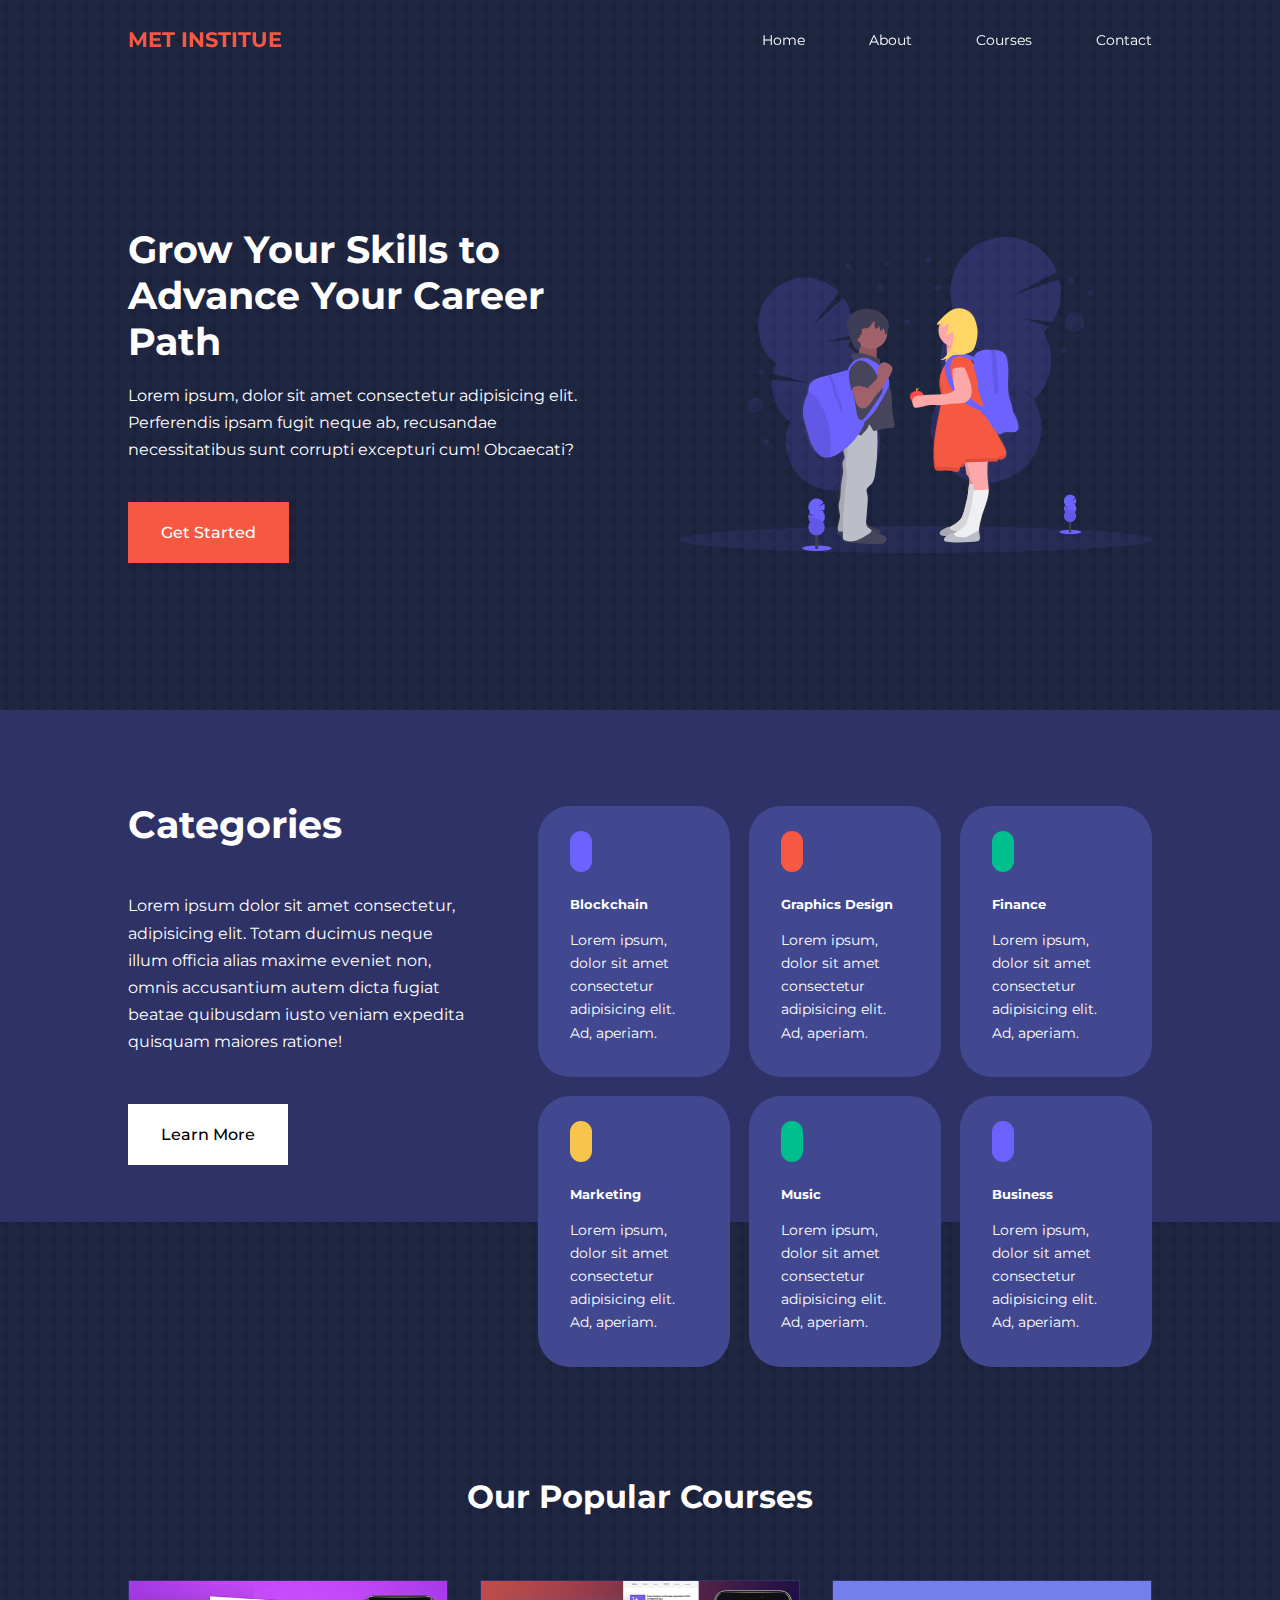
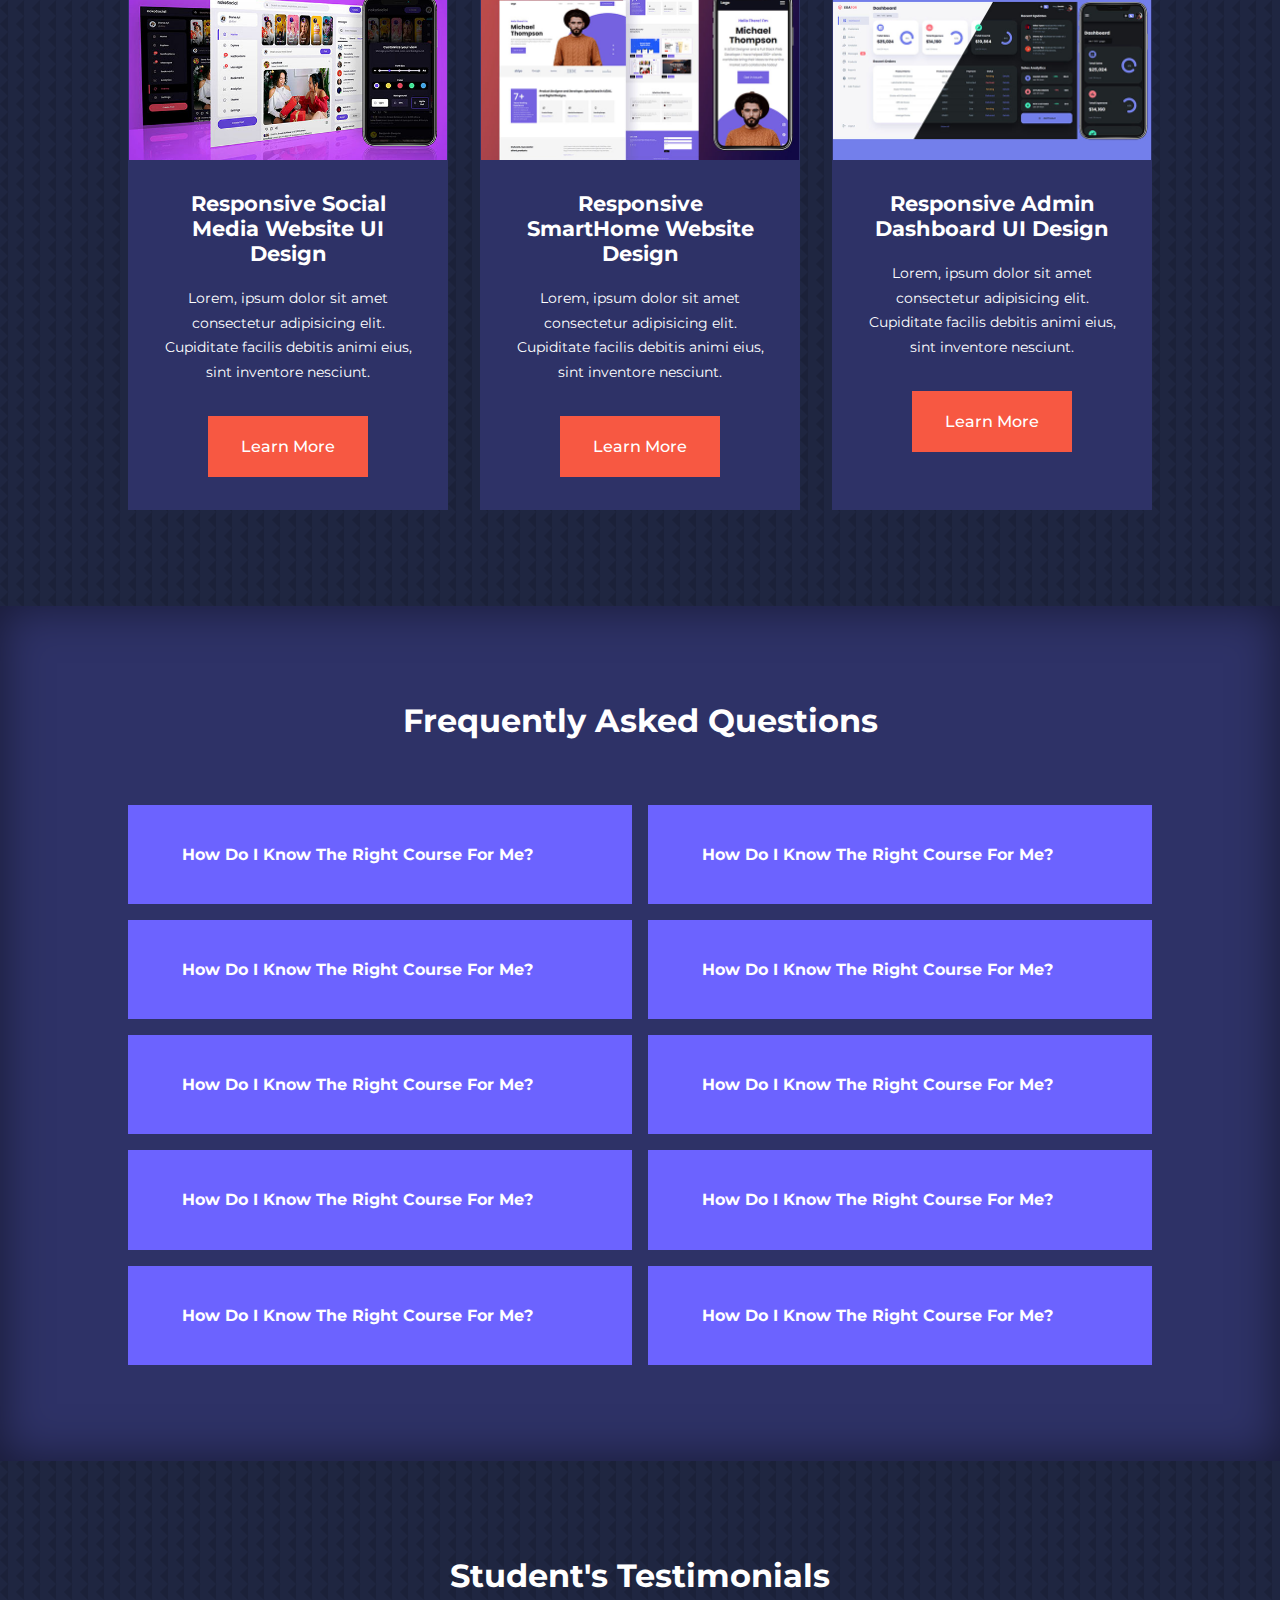
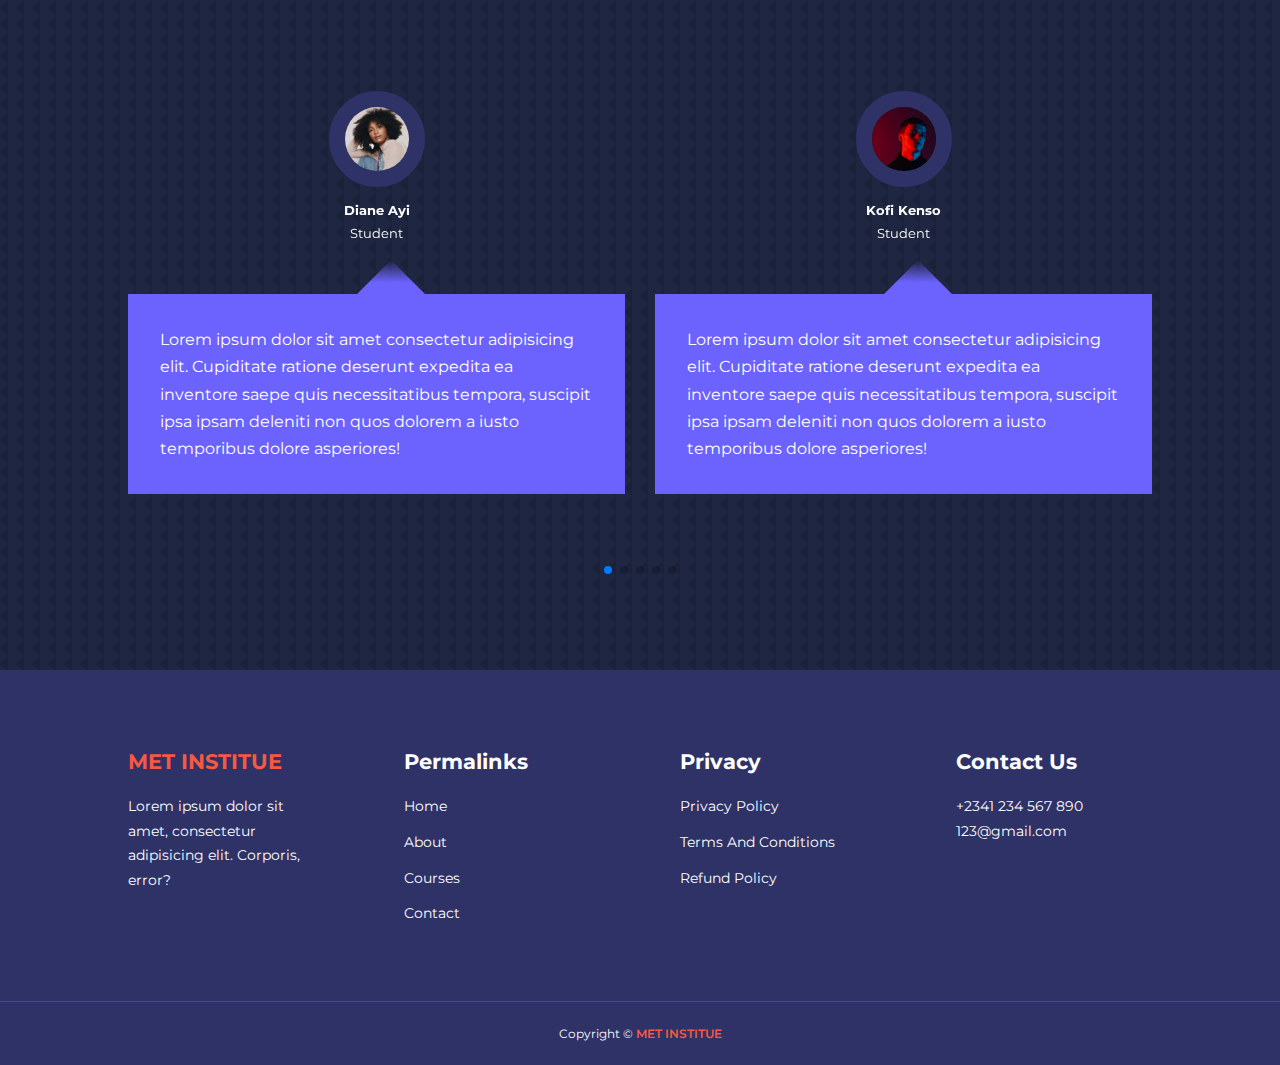
==== index.html @ ec50ebb2 "completed website on first commit" ====
<!DOCTYPE html>
<html lang="en">
<head>
    <meta charset="UTF-8">
    <meta name="viewport" content="width=device-width, initial-scale=1.0">
    <title>MET INSTITUTE</title>
    <link rel="stylesheet" href="./css/style.css">
    <style>
        body {
            background-image: url(image/bg-texture.png);
        }
    </style>
    <link rel="stylesheet" href="https://unicons.iconscout.com/release/v4.0.8/css/line.css">
    <link rel="preconnect" href="https://fonts.googleapis.com">
<link rel="preconnect" href="https://fonts.gstatic.com" crossorigin>
<link href="https://fonts.googleapis.com/css2?family=Montserrat:ital,wght@0,300;0,400;0,600;0,700;1,800&family=Nunito:ital,wght@0,400;0,600;0,800;1,700&family=Poppins:ital,wght@0,200;0,400;0,500;1,200&display=swap" rel="stylesheet">
<link
  rel="stylesheet"
  href="https://cdn.jsdelivr.net/npm/swiper@10/swiper-bundle.min.css"/>

</head>
<body>
    <nav>
        <div class="container nav-container">
            <a href="index.html"><h4>MET INSTITUE</h4></a>
                <ul class="nav-menu">
                    <li><a href="index.html">Home</a></li>
                    <li><a href="about.html">About</a></li>
                    <li><a href="courses.html">Courses</a></li>
                    <li><a href="contact.html">Contact</a></li>
                </ul>
                <button id="open-menu-btn"><i class="uil uil-bars"></i></button>
                <button id="close-menu-btn"><i class="uil uil-multiply"></i></button>
        </div>
    </nav>

    
    <header>
        <div class="container header_container">
            <div class="header_left">
                <h1>Grow Your Skills to Advance Your Career Path</h1>
                <p>
                    Lorem ipsum, dolor sit amet consectetur adipisicing elit. Perferendis ipsam fugit neque ab, recusandae necessitatibus sunt corrupti excepturi cum! Obcaecati?
                </p>
                <a href="courses.html" class="btn btn-primary">Get Started</a>
            </div>
            <div class="header_right">
                <div class="header_right-image">
                    <img src="image/header.svg">
                </div>
            </div>
        </div>
    </header>

    <section class="categories">
        <div class="container categories_container">
            <div class="categories_left">
                <h1>Categories</h1>
                <p>Lorem ipsum dolor sit amet consectetur, adipisicing elit. Totam ducimus neque illum officia alias maxime eveniet non, omnis accusantium autem dicta fugiat beatae quibusdam iusto veniam expedita quisquam maiores ratione!</p>
                <a href="#" class="btn">Learn More</a>
            </div>
            <div class="categories_right">
                <article class="category">
                    <span class="category_icon"><i class="uil uil-bitcoin-circle"></i></span>
                    <h5>Blockchain</h5>
                    <p>Lorem ipsum, dolor sit amet consectetur adipisicing elit. Ad, aperiam.</p>
                </article>

                <article class="category">
                    <span class="category_icon"><i class="uil uil-palette"></i></span>
                    <h5>Graphics Design</h5>
                    <p>Lorem ipsum, dolor sit amet consectetur adipisicing elit. Ad, aperiam.</p>
                </article>

                <article class="category">
                    <span class="category_icon"><i class="uil uil-usd-circle"></i></span>
                    <h5>Finance</h5>
                    <p>Lorem ipsum, dolor sit amet consectetur adipisicing elit. Ad, aperiam.</p>
                </article>

                <article class="category">
                    <span class="category_icon"><i class="uil uil-megaphone"></i></span>
                    <h5>Marketing</h5>
                    <p>Lorem ipsum, dolor sit amet consectetur adipisicing elit. Ad, aperiam.</p>
                </article>

                <article class="category">
                    <span class="category_icon"><i class="uil uil-music"></i></span>
                    <h5>Music</h5>
                    <p>Lorem ipsum, dolor sit amet consectetur adipisicing elit. Ad, aperiam.</p>
                </article>

                <article class="category">
                    <span class="category_icon"><i class="uil uil-puzzle-piece"></i></span>
                    <h5>Business</h5>
                    <p>Lorem ipsum, dolor sit amet consectetur adipisicing elit. Ad, aperiam.</p>
                </article>
            </div>
        </div>
    </section>


    <section class="courses">
        <h2>Our Popular Courses</h2>
        <div class="container courses_container">
            <article class="course">
                <div class="course_image">
                    <img src="image/course1.jpg">
                </div>
                <div class="course-info">
                    <h4>Responsive Social Media Website UI Design</h4>
                    <p>
                        Lorem, ipsum dolor sit amet consectetur adipisicing elit. Cupiditate facilis debitis animi eius, sint inventore nesciunt.
                    </p>
                <a href="courses.html" class="btn btn-primary">Learn More</a>
                </div>
            </article>

            <article class="course">
                <div class="course_image">
                    <img src="image/course2.jpg">
                </div>
                <div class="course-info">
                    <h4>Responsive SmartHome Website Design</h4>
                    <p>
                       Lorem, ipsum dolor sit amet consectetur adipisicing elit. Cupiditate facilis debitis animi eius, sint inventore nesciunt.
                    </p>
                <a href="courses.html" class="btn btn-primary">Learn More</a>
                </div>
            </article>

            <article class="course">
                <div class="course_image">
                    <img src="image/course3.jpg">
                </div>
                <div class="course-info">
                    <h4>Responsive Admin Dashboard UI Design</h4>
                    <p>
                        Lorem, ipsum dolor sit amet consectetur adipisicing elit. Cupiditate facilis debitis animi eius, sint inventore nesciunt.
                    </p>
                <a href="courses.html" class="btn btn-primary">Learn More</a>
                </div>
            </article>
        </div>
    </section>

    <section class="faqs">
        <h2>Frequently Asked Questions</h2>
        <div class="container faqs_container">
            <article class="faq">
                <div class="faq_icon"><i class="uil uil-plus"></i></div>
                <div class="question_answer">
                    <h4>How Do I Know The Right Course For Me?</h4>
                    <p>
                        Lorem ipsum dolor sit, amet consectetur adipisicing elit. Architecto et tenetur quod accusamus repellat, doloremque nostrum laudantium, at, explicabo optio ipsum dolorem? Ipsum earum, sed ea quos iure veniam impedit.
                    </p>
                </div>
            </article>

            <article class="faq">
                <div class="faq_icon"><i class="uil uil-plus"></i></div>
                <div class="question_answer">
                    <h4>How Do I Know The Right Course For Me?</h4>
                    <p>
                        Lorem ipsum dolor sit, amet consectetur adipisicing elit. Architecto et tenetur quod accusamus repellat, doloremque nostrum laudantium, at, explicabo optio ipsum dolorem? Ipsum earum, sed ea quos iure veniam impedit.
                    </p>
                </div>
            </article>

            <article class="faq">
                <div class="faq_icon"><i class="uil uil-plus"></i></div>
                <div class="question_answer">
                    <h4>How Do I Know The Right Course For Me?</h4>
                    <p>
                        Lorem ipsum dolor sit, amet consectetur adipisicing elit. Architecto et tenetur quod accusamus repellat, doloremque nostrum laudantium, at, explicabo optio ipsum dolorem? Ipsum earum, sed ea quos iure veniam impedit.
                    </p>
                </div>
            </article>

            <article class="faq">
                <div class="faq_icon"><i class="uil uil-plus"></i></div>
                <div class="question_answer">
                    <h4>How Do I Know The Right Course For Me?</h4>
                    <p>
                        Lorem ipsum dolor sit, amet consectetur adipisicing elit. Architecto et tenetur quod accusamus repellat, doloremque nostrum laudantium, at, explicabo optio ipsum dolorem? Ipsum earum, sed ea quos iure veniam impedit.
                    </p>
                </div>
            </article>

            <article class="faq">
                <div class="faq_icon"><i class="uil uil-plus"></i></div>
                <div class="question_answer">
                    <h4>How Do I Know The Right Course For Me?</h4>
                    <p>
                        Lorem ipsum dolor sit, amet consectetur adipisicing elit. Architecto et tenetur quod accusamus repellat, doloremque nostrum laudantium, at, explicabo optio ipsum dolorem? Ipsum earum, sed ea quos iure veniam impedit.
                    </p>
                </div>
            </article>

            <article class="faq">
                <div class="faq_icon"><i class="uil uil-plus"></i></div>
                <div class="question_answer">
                    <h4>How Do I Know The Right Course For Me?</h4>
                    <p>
                        Lorem ipsum dolor sit, amet consectetur adipisicing elit. Architecto et tenetur quod accusamus repellat, doloremque nostrum laudantium, at, explicabo optio ipsum dolorem? Ipsum earum, sed ea quos iure veniam impedit.
                    </p>
                </div>
            </article>

            <article class="faq">
                <div class="faq_icon"><i class="uil uil-plus"></i></div>
                <div class="question_answer">
                    <h4>How Do I Know The Right Course For Me?</h4>
                    <p>
                        Lorem ipsum dolor sit, amet consectetur adipisicing elit. Architecto et tenetur quod accusamus repellat, doloremque nostrum laudantium, at, explicabo optio ipsum dolorem? Ipsum earum, sed ea quos iure veniam impedit.
                    </p>
                </div>
            </article>

            <article class="faq">
                <div class="faq_icon"><i class="uil uil-plus"></i></div>
                <div class="question_answer">
                    <h4>How Do I Know The Right Course For Me?</h4>
                    <p>
                        Lorem ipsum dolor sit, amet consectetur adipisicing elit. Architecto et tenetur quod accusamus repellat, doloremque nostrum laudantium, at, explicabo optio ipsum dolorem? Ipsum earum, sed ea quos iure veniam impedit.
                    </p>
                </div>
            </article>

            <article class="faq">
                <div class="faq_icon"><i class="uil uil-plus"></i></div>
                <div class="question_answer">
                    <h4>How Do I Know The Right Course For Me?</h4>
                    <p>
                        Lorem ipsum dolor sit, amet consectetur adipisicing elit. Architecto et tenetur quod accusamus repellat, doloremque nostrum laudantium, at, explicabo optio ipsum dolorem? Ipsum earum, sed ea quos iure veniam impedit.
                    </p>
                </div>
            </article>

            <article class="faq">
                <div class="faq_icon"><i class="uil uil-plus"></i></div>
                <div class="question_answer">
                    <h4>How Do I Know The Right Course For Me?</h4>
                    <p>
                        Lorem ipsum dolor sit, amet consectetur adipisicing elit. Architecto et tenetur quod accusamus repellat, doloremque nostrum laudantium, at, explicabo optio ipsum dolorem? Ipsum earum, sed ea quos iure veniam impedit.
                    </p>
                </div>
            </article>
        </div>
    </section>

    <section class="container testimonials_container mySwiper">
        <h2>Student's Testimonials</h2>
        <div class="swiper-wrapper">
            <article class="testimonial swiper-slide">
                <div class="avatar">
                    <img src="image/avatar1.jpg">
                </div>
                <div class="testimonial_info">
                    <h5>Diane Ayi</h5>
                    <small>Student</small>
                </div>
                <div class="testimonial_body">
                    <p>
                        Lorem ipsum dolor sit amet consectetur adipisicing elit. Cupiditate ratione deserunt expedita ea inventore saepe quis necessitatibus tempora, suscipit ipsa ipsam deleniti non quos dolorem a iusto temporibus dolore asperiores!
                    </p>
                </div>
            </article>

            <article class="testimonial swiper-slide">
                <div class="avatar">
                    <img src="image/avatar2.jpg">
                </div>
                <div class="testimonial_info">
                    <h5>Kofi Kenso</h5>
                    <small>Student</small>
                </div>
                <div class="testimonial_body">
                    <p>
                        Lorem ipsum dolor sit amet consectetur adipisicing elit. Cupiditate ratione deserunt expedita ea inventore saepe quis necessitatibus tempora, suscipit ipsa ipsam deleniti non quos dolorem a iusto temporibus dolore asperiores!
                    </p>
                </div>
            </article>

            <article class="testimonial swiper-slide">
                <div class="avatar">
                    <img src="image/avatar3.jpg">
                </div>
                <div class="testimonial_info">
                    <h5>Jeremahia Akoi</h5>
                    <small>Student</small>
                </div>
                <div class="testimonial_body">
                    <p>
                        Lorem ipsum dolor sit amet consectetur adipisicing elit. Cupiditate ratione deserunt expedita ea inventore saepe quis necessitatibus tempora, suscipit ipsa ipsam deleniti non quos dolorem a iusto temporibus dolore asperiores!
                    </p>
                </div>
            </article>

            <article class="testimonial swiper-slide">
                <div class="avatar">
                    <img src="image/avatar4.jpg">
                </div>
                <div class="testimonial_info">
                    <h5>David Desmond</h5>
                    <small>Student</small>
                </div>
                <div class="testimonial_body">
                    <p>
                        Lorem ipsum dolor sit amet consectetur adipisicing elit. Cupiditate ratione deserunt expedita ea inventore saepe quis necessitatibus tempora, suscipit ipsa ipsam deleniti non quos dolorem a iusto temporibus dolore asperiores!
                    </p>
                </div>
            </article>

            <article class="testimonial swiper-slide">
                <div class="avatar">
                    <img src="image/avatar5.jpg">
                </div>
                <div class="testimonial_info">
                    <h5>Luke Shaw</h5>
                    <small>Student</small>
                </div>
                <div class="testimonial_body">
                    <p>
                        Lorem ipsum dolor sit amet consectetur adipisicing elit. Cupiditate ratione deserunt expedita ea inventore saepe quis necessitatibus tempora, suscipit ipsa ipsam deleniti non quos dolorem a iusto temporibus dolore asperiores!
                    </p>
                </div>
            </article>

            <article class="testimonial swiper-slide">
                <div class="avatar">
                    <img src="image/avatar6.jpg">
                </div>
                <div class="testimonial_info">
                    <h5>Clerence Peter</h5>
                    <small>Graphics Designer</small>
                </div>
                <div class="testimonial_body">
                    <p>
                        Lorem ipsum dolor sit amet consectetur adipisicing elit. Cupiditate ratione deserunt expedita ea inventore saepe quis necessitatibus tempora, suscipit ipsa ipsam deleniti non quos dolorem a iusto temporibus dolore asperiores!
                    </p>
                </div>
            </article>
        </div>
        <div class="swiper-pagination"></div>
    </section>

    <footer class="footer">
        <div class="container footer_container">
            <div class="footer_1">
                <a href="index.html" class="footer_logo"><h4>MET INSTITUE</h4></a>
                <p>
                    Lorem ipsum dolor sit amet, consectetur adipisicing elit. Corporis, error?
                </p>
            </div>

            <div class="footer_2">
              <h4>Permalinks</h4>
              <ul class="permalinks">
                <li><a href="index.html">Home</a></li>
                <li><a href="about.html">About</a></li>
                <li><a href="courses.html">Courses</a></li>
                <li><a href="contact.html">Contact</a></li>
              </ul>
            </div>


            <div class="footer_3">
                <h4>Privacy</h4>
                <ul class="privacy">
                    <li><a href="#">Privacy Policy</a></li>
                    <li><a href="#">Terms And Conditions</a></li>
                    <li><a href="#">Refund Policy</a></li>
                </ul>
            </div>


            <div class="footer_4">
                <h4>Contact Us</h4>
                <div>
                    <p>+2341 234 567 890</p>
                    <p>123@gmail.com</p>
                </div>

                <ul class="footer_socials">
                    <li>
                        <a href="#"><i class="uil uil-facebook-f"></i></a>
                    </li>
                    <li>
                        <a href="#"><i class="uil uil-instagram-alt"></i></a>
                    </li>
                    <li>
                        <a href="#"><i class="uil uil-twitter"></i></a>
                    </li>
                    <li>
                        <a href="#"><i class="uil uil-linkedin-alt"></i></a>
                    </li>
                    <li>
                        <a href="#"><i class="uil uil-whatsapp"></i></a>
                    </li>
                </ul>
            </div>     
        </div>
        <div class="footer_copyright">
            <small>Copyright &copy; <a href="index.html">MET INSTITUE</a></small>
        </div>
    </footer>





    <script src="https://cdn.jsdelivr.net/npm/swiper@10/swiper-bundle.min.js"></script>
    <script src="main.js"></script>

    <script>
         var swiper = new Swiper(".mySwiper", {
      slidesPerView: 1,
      spaceBetween: 30,
      pagination: {
        el: ".swiper-pagination",
        clickable: true,
      },
      breakpoints: {
        600: {
            slidesPerView: 2
        }
      }
    });
    </script>
</body>
</html>
---- css/style.css ----
* {
    margin: 0;
    padding: 0;
    border: 0;
    outline: 0;
    text-decoration: none;
    list-style: none;
    box-sizing: border-box;
}
:root {
    --color-primary: #6c63ff;
    --color-success: #00bf8e;
    --color-warning: #f7c54b;
    --color-danger: #f75842;
    --color-danger-varient: rgba(247, 88, 66, 0.4);
    --color-white: #fff;
    --color-light: rgba(255, 255, 255, 0.7);
    --color-black: #000;
    --color-bg: #1f2641;
    --color-bg1: #2e3267;
    --color-bg2: #424890;

    --container-width-lg: 80%;
    --container-width-md: 90%;
    --container-width-sm: 94%;

    --transition: all 400ms ease;
}

body {
    font-family: 'Montserrat', sans-serif;
    line-height: 1.7;
    color: var(--color-white);
    background: var(--color-bg);
}
.container {
    width: var(--container-width-lg);
    margin: 0 auto;
}
section {
    padding: 6rem 0;
}
section h2 {
    text-align: center;
    margin-bottom: 4rem;
}
h1, h2, h3, h4, h5 {
    line-height: 1.2;
}
h1 {
    font-size: 2.4rem;
}
h2 {
    font-size: 2rem;
}
h3 {
    font-size: 1.6rem;
}
h4 {
    font-size: 1.3rem;
}
a {
    color: var(--color-white);
}
img {
    width: 100%;
    display: block;
    object-fit: cover;
}
.btn {
    display: inline-block;
    background: var(--color-white);
    color: var(--color-black);
    padding: 1rem 2rem;
    border: 1px solid transparent;
    font-weight: 500;
    transition: var(--transition);
}
.btn:hover {
    background: transparent;
    color: var(--color-white);
    border-color: var(--color-white);
}
.btn-primary {
    background: var(--color-danger);
    color: var(--color-white);
}
nav {
    background: transparent;
    width: 100vw;
    height: 5rem;
    position: fixed;
    top: 0;
    z-index: 11;
}
.window-scroll {
    background: var(--color-primary);
    box-shadow: 0 1rem 2rem rgba(0, 0, 0, 0.2);
}
.nav-container {
    height: 100%;
    display: flex;
    justify-content: space-between;
    align-items: center;
}
.nav-container h4 {
    color: var(--color-danger);
}
nav button {
    display: none;
}
.nav-menu {
    display: flex;
    align-items: center;
    gap: 4rem;
}
.nav-menu a {
    font-size: 0.9rem;
    transition: var(--transition);
}
.nav-menu a:hover {
    color: var(--color-bg2);
}
header {
    position: relative;
    top: 5rem;
    overflow: hidden;
    height: 70vh;
    margin-bottom: 5rem;
}
.header_container {
    display: grid;
    grid-template-columns: 1fr 1fr;
    align-items: center;
    gap: 5rem;
    height: 100%;
}
.header_left p {
    margin: 1rem 0 2.4rem;
}
.categories {
    background: var(--color-bg1);
    height: 32rem;
}
.categories h1 {
    line-height: 1;
    margin-bottom: 3rem;
}
.categories_container {
    display: grid;
    grid-template-columns: 40% 60%;
}
.categories_left {
    margin-right: 4rem;
}
.categories_left p {
    margin: 1rem 0 3rem;
}
.categories_right {
    display: grid;
    grid-template-columns: repeat(3, 1fr);
    gap: 1.2rem;
}
.category {
    background: var(--color-bg2);
    padding: 2rem;
    border-radius: 2rem;
    transition: var(--transition);
}
.category:hover{
    box-shadow: 0 3rem 3rem rgba(0, 0, 0, 0.3);
    scale: 1.1;
    z-index: 1;
}
.category:nth-child(2) .category_icon {
    background: var(--color-danger);
}
.category:nth-child(3) .category_icon {
    background: var(--color-success);
}
.category:nth-child(4) .category_icon {
    background: var(--color-warning);
}
.category:nth-child(5) .category_icon {
    background: var(--color-success);
}
.category_icon {
    background: var(--color-primary);
    padding: 0.7rem;
    border-radius: 0.9rem;
}
.category h5 {
    margin: 2rem 0 1rem;
}
.category p {
    font-size: 0.85rem;
}
.courses {
    margin-top: 10rem;
}
.courses_container {
    display: grid;
    grid-template-columns: repeat(3, 1fr);
    gap: 2rem;
}
.course {
    background: var(--color-bg1);
    text-align: center;
    border: 1px solid transparent;
    transition: var(--transition);
}
.course:hover {
    background: transparent;
    border-color: var(--color-primary);
}
.course-info {
    padding: 2rem;
}
.course-info p {
    margin: 1.2rem 0 2rem;
    font-size: 0.9rem;
}
.faqs {
    background: var(--color-bg1);
    box-shadow: inset 0 0 3rem rgba(0, 0, 0, 0.5);
}
.faqs_container {
    display: grid;
    grid-template-columns: 1fr 1fr;
    gap: 1rem;
}
.faq {
    padding: 2rem;
    display: flex;
    align-items: center;
    gap: 1.4rem;
    height: fit-content;
    background: var(--color-primary);
    cursor: pointer;
}
.faq h4 {
    font-size: 1rem;
    line-height: 2.2;
}
.faq_icon {
    align-self: flex-start;
    font-size: 1.2rem;
}
.faq p {
    margin-top: 0.8rem;
    display: none;
}
.faq.open p {
    display: block;
}
.testimonials_container {
    overflow-x: hidden;
    position: relative;
    margin-bottom: 5rem;
}
.testimonial {
    padding-top: 2rem;
}
.avatar {
    width: 6rem;
    height: 6rem;
    border-radius: 50%;
    overflow: hidden;
    margin: 0 auto 1rem;
    border: 1rem solid var(--color-bg1);
}
.testimonial_info {
    text-align: center;
}
.testimonial_body {
    background: var(--color-primary);
    padding: 2rem;
    margin-top: 3rem;
    position: relative;
}
.testimonial_body::before {
    content: "";
    display: block;
    background: linear-gradient(135deg, transparent, var(--color-primary), var(--color-primary), var(--color-primary));
    width: 3rem;
    height: 3rem;
    position: absolute;
    left: 48%;
    top: -1.5rem;
    transform: rotate(45deg);
}
footer {
    background: var(--color-bg1);
    padding-top: 5rem;
    font-size: 0.9rem;
}
.footer_logo h4 {
    color: var(--color-danger);
}
.footer_container {
    display: grid;
    grid-template-columns: repeat(4, 1fr);
    gap:  5rem;
}
.footer_container > div h4 {
    margin-bottom: 1.2rem;
}
.footer_1 p {
    margin: 0 0 2rem;
}
footer ul li {
    margin-bottom: 0.7rem;
}
footer ul li a:hover {
    text-decoration: underline;
}
.footer_socials {
    display: flex;
    gap: 1rem;
    font-size: 1.2rem;
    margin-top: 2rem;
}
.footer_copyright {
    display: block;
    text-align: center;
    margin-top: 4rem;
    padding: 1.2rem 0;
    border-top: 1px solid var(--color-bg2);
}
.footer_copyright a {
    color: var(--color-danger);
    font-weight: 600;
}
@media screen and (max-width: 1024px) {
    .container {
        width: var(--container-width-md);
    }
    h1 {
        font-size: 2.2rem;
    }
    h2 {
        font-size: 1.7rem;
    }
    h3 {
        font-size: 1.4rem;
    }
    h4 {
        font-size: 1.2rem;
    }
    nav button {
        display: inline-block;
        background: transparent;
        font-size: 1.8rem;
        color: var(--color-white);
        cursor: pointer;
    }
    nav button#close-menu-btn {
        display: none;
    }
    .nav-menu {
        position: fixed;
        top: 5rem;
        right: 5%;
        height: fit-content;
        width: 18rem;
        flex-direction: column;
        gap: 0;
        display: none;
    }
    .nav-menu li {
        width: 100%;
        height: 5.8rem;
        animation: animateNavItems 400ms linear forwards;
        transform-origin: top right;
        opacity: 0;
    }
    .nav-menu li:nth-child(2) {
        animation-delay: 200ms;
    }

    .nav-menu li:nth-child(3) {
        animation-delay: 400ms;
    }

    .nav-menu li:nth-child(4) {
        animation-delay: 600ms;
    }
    @keyframes animateNavItems {
        0% {
            transform: rotateZ(-90deg) rotateX(90deg) scale(0.1);
        }
        100% {
            transform: rotateZ(0) rotateX(0) scale(1);
            opacity: 1;
        }
    }
    .nav-menu li a {
        background: var(--color-primary);
        box-shadow: -4rem 6rem 10rem rgba(0, 0, 0, 0.6);
        width: 100%;
        height: 100%;
        display: grid;
        place-items: center;
    }
    .nav-menu li a:hover {
        background: var(--color-bg2);
        color: var(--color-white);
    }
    header {
        height: 52vh;
        margin-bottom: 4rem;
    }
    .header_container {
        gap: 0;
        padding-bottom: 3rem;
    }
    .categories {
        height: auto;
    }
    .categories_container {
        grid-template-columns: 1fr;
        gap: 3rem;
    }
    .categories_left {
        margin-right: 0;
    }
    .courses {
        margin-top: 0;
    }
    .courses_container {
        grid-template-columns: 1fr 1fr;
    }
    .faqs_container {
        grid-template-columns: 1fr;
    }
    .faq {
        padding: 1.5rem;
    }
    .footer_container {
        grid-template-columns: 1fr 1fr;
    }
}
@media screen and (max-width: 600px) {
    .container {
        width: var(--container-width-sm);
    }
    .nav-menu {
        right: 3%;
    }
    header {
        height: 100vh;
    }
    .header_container {
        grid-template-columns: 1fr;
        text-align: center;
        margin-top: 0;
    }
    .header_left p {
        margin-bottom: 1.3rem;
    }
    .categories_right {
        grid-template-columns: 1fr 1fr;
        gap: 0.7rem;
    }
    .category {
        padding: 1rem;
        border-radius: 1rem;
    }
    .category_icon {
        margin-top: 4px;
        display: inline-block;
    }
    .courses_container {
        grid-template-columns: 1fr;
    }
    .testimonial_body {
        padding: 1.2rem;
    }
    .footer_container {
        grid-template-columns: 1fr;
        text-align: center;
        gap: 2rem;
    }
    .footer_1 p {
        margin: 1rem auto;
    }
    .footer_socials {
        justify-content: center;
    }
}
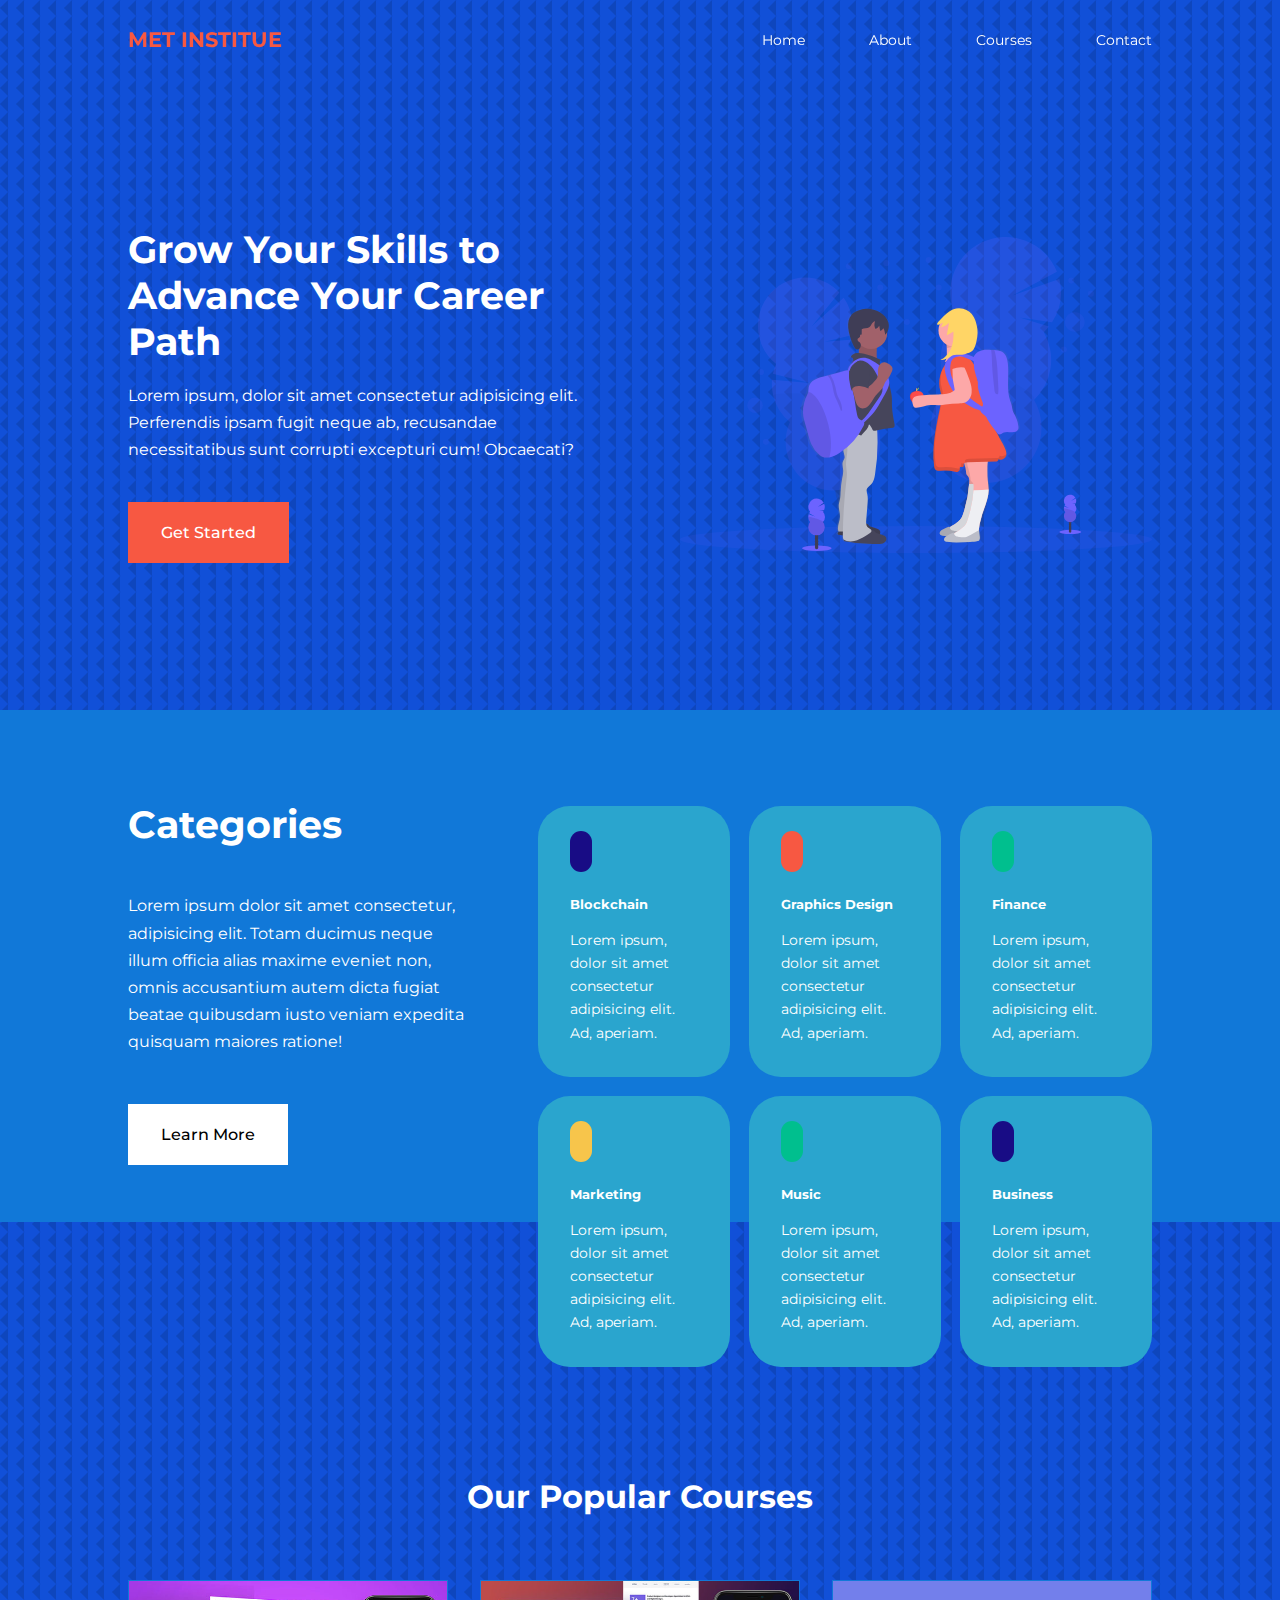
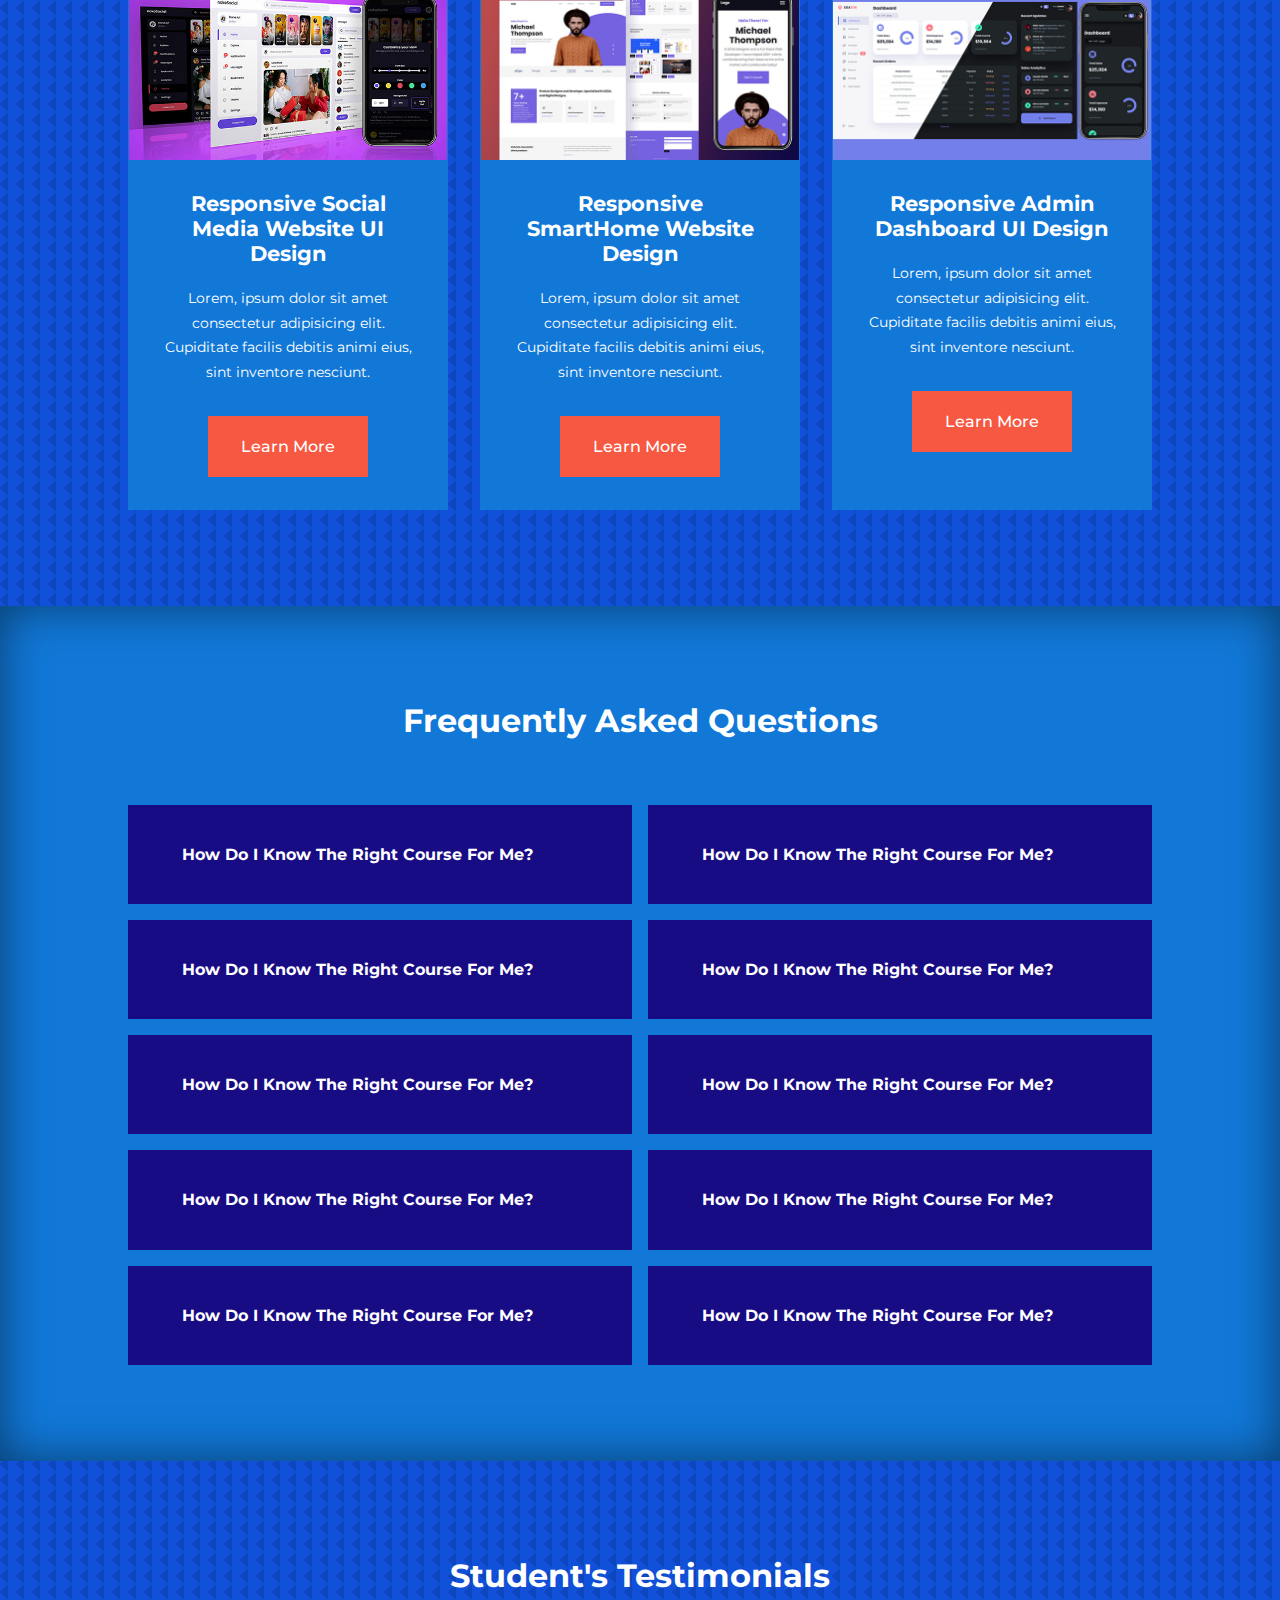
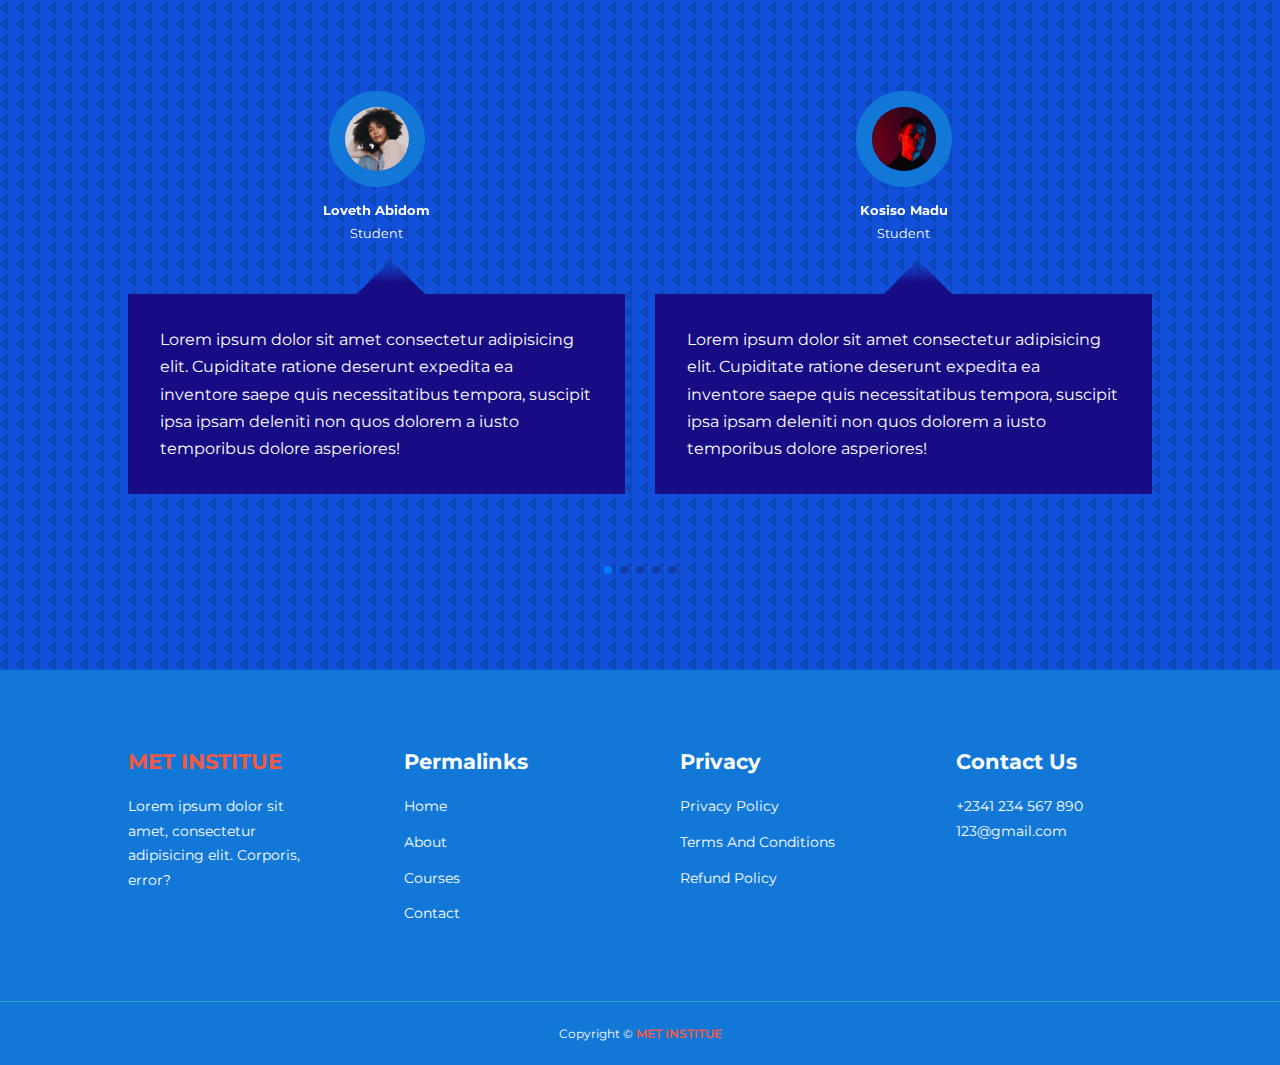
==== commit 8f7f92eb: "changed the colors and some textures" ====
--- a/index.html
+++ b/index.html
@@ -257,7 +257,7 @@
                     <img src="image/avatar1.jpg">
                 </div>
                 <div class="testimonial_info">
-                    <h5>Diane Ayi</h5>
+                    <h5>Loveth Abidom </h5>
                     <small>Student</small>
                 </div>
                 <div class="testimonial_body">
@@ -272,7 +272,7 @@
                     <img src="image/avatar2.jpg">
                 </div>
                 <div class="testimonial_info">
-                    <h5>Kofi Kenso</h5>
+                    <h5>Kosiso Madu</h5>
                     <small>Student</small>
                 </div>
                 <div class="testimonial_body">
@@ -302,7 +302,7 @@
                     <img src="image/avatar4.jpg">
                 </div>
                 <div class="testimonial_info">
-                    <h5>David Desmond</h5>
+                    <h5>Grace Desmond</h5>
                     <small>Student</small>
                 </div>
                 <div class="testimonial_body">
@@ -317,7 +317,7 @@
                     <img src="image/avatar5.jpg">
                 </div>
                 <div class="testimonial_info">
-                    <h5>Luke Shaw</h5>
+                    <h5>Blessings Adamu</h5>
                     <small>Student</small>
                 </div>
                 <div class="testimonial_body">
@@ -332,7 +332,7 @@
                     <img src="image/avatar6.jpg">
                 </div>
                 <div class="testimonial_info">
-                    <h5>Clerence Peter</h5>
+                    <h5>Clerence Ikem</h5>
                     <small>Graphics Designer</small>
                 </div>
                 <div class="testimonial_body">
--- a/css/style.css
+++ b/css/style.css
@@ -8,7 +8,7 @@
     box-sizing: border-box;
 }
 :root {
-    --color-primary: #6c63ff;
+    --color-primary: #180c85;
     --color-success: #00bf8e;
     --color-warning: #f7c54b;
     --color-danger: #f75842;
@@ -16,9 +16,9 @@
     --color-white: #fff;
     --color-light: rgba(255, 255, 255, 0.7);
     --color-black: #000;
-    --color-bg: #1f2641;
-    --color-bg1: #2e3267;
-    --color-bg2: #424890;
+    --color-bg: rgb(17, 80, 216);
+    --color-bg1: rgb(17, 120, 216);
+    --color-bg2: rgb(42, 165, 206);
 
     --container-width-lg: 80%;
     --container-width-md: 90%;
